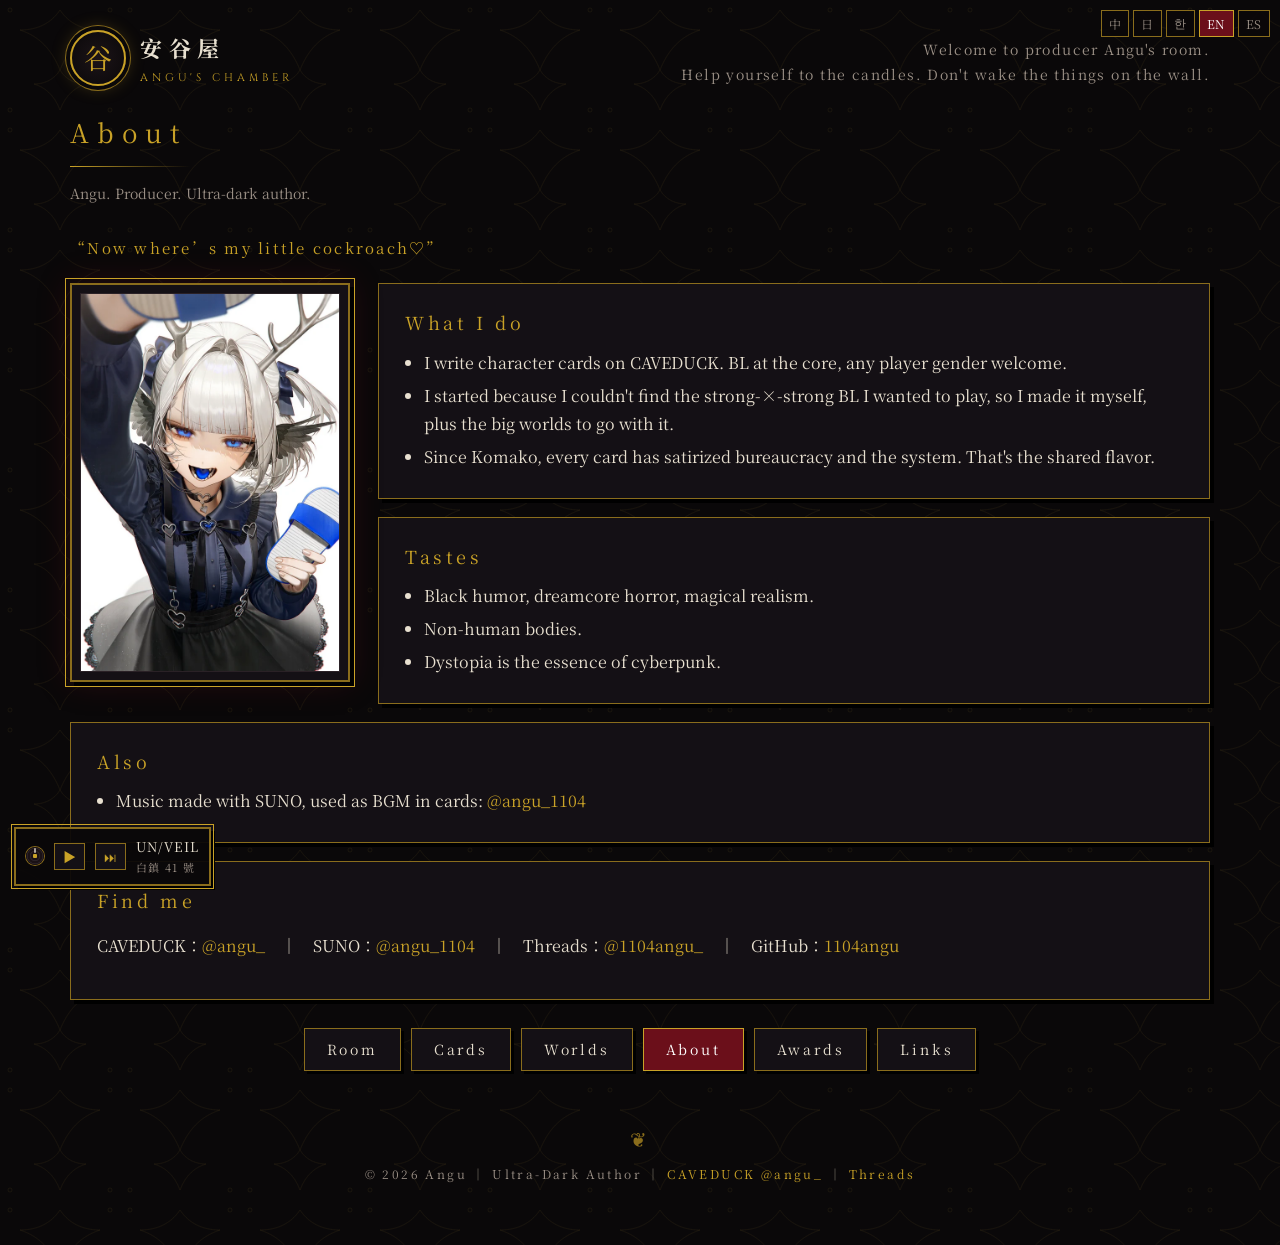
==== about.html @ e9f750f9 "Add files via upload" ====
<!DOCTYPE html>
<html lang="zh-Hant">
<head>
<meta charset="utf-8">
<meta name="viewport" content="width=device-width,initial-scale=1">
<title>關於我｜安谷屋</title>
<link rel="preconnect" href="https://fonts.googleapis.com">
<link href="https://fonts.googleapis.com/css2?family=Cinzel:wght@400;600&family=Noto+Serif+TC:wght@400;600&display=swap" rel="stylesheet">
<link rel="stylesheet" href="style.css">
<script src="i18n.js"></script>
<script src="bgm.js" defer></script>
</head>
<body>
<div class="wrap">
<header>
  <div class="brand">
    <div class="seal">谷</div>
    <div><h1>安谷屋</h1><small>ANGU'S CHAMBER</small></div>
  </div>
  <div class="motto" data-i18n="site.motto"></div>
</header>
<div class="page">
<h2 data-i18n="about.title"></h2>
<p class="lead" data-i18n="about.lead"></p>
<p class="hero-quote" data-i18n="about.quote"></p>
<div class="hero">
  <figure class="portrait"><img src="img/angu.webp" alt="安谷"></figure>
  <div class="hero-text">
    <div class="box"><h3 data-i18n="about.h1"></h3><ul><li data-i18n="about.1a"></li><li data-i18n="about.1b"></li><li data-i18n="about.1c"></li></ul></div>
    <div class="box"><h3 data-i18n="about.h2"></h3><ul><li data-i18n="about.2a"></li><li data-i18n="about.2b"></li><li data-i18n="about.2c"></li></ul></div>
  </div>
</div>
<div class="below">
    <div class="box"><h3 data-i18n="about.h3"></h3><ul><li><span data-i18n="about.3a"></span> <a href="https://suno.com/@angu_1104" target="_blank">@angu_1104</a></li></ul></div>
    <div class="box"><h3 data-i18n="about.h4"></h3>
      <p>CAVEDUCK：<a href="https://caveduck.io/zh-hant/user/angu_" target="_blank">@angu_</a>　｜　SUNO：<a href="https://suno.com/@angu_1104" target="_blank">@angu_1104</a>　｜　Threads：<a href="https://www.threads.com/@1104angu_" target="_blank">@1104angu_</a>　｜　GitHub：<a href="https://github.com/1104angu" target="_blank">1104angu</a></p>
    </div>
</div>
</div>
<nav class="main"><a href="index.html" data-i18n="nav.room"></a><a href="https://caveduck.io/zh-hant/user/angu_" target="_blank" data-i18n="nav.cards">角色卡</a><a href="worlds.html" data-i18n="nav.worlds"></a><a href="about.html" class=on data-i18n="nav.about"></a><a href="awards.html" data-i18n="nav.awards"></a><a href="links.html" data-i18n="nav.links"></a></nav>
<footer><span data-i18n="footer"></span><a href="https://caveduck.io/zh-hant/user/angu_" target="_blank">CAVEDUCK @angu_</a> ｜ <a href="https://www.threads.com/@1104angu_" target="_blank" data-i18n="footer.threads"></a></footer>
</div>
</body>
</html>
---- style.css ----
/* ========= 安谷屋 哥德風樣式 ========= */
:root{
  --bg:#0a0809;
  --bg2:#141015;
  --ink:#e8e0d0;
  --muted:#9a8f85;
  --gold:#c9a227;
  --gold2:#8a6d1c;
  --wine:#6b0f1a;
  --line:rgba(201,162,39,.35);
}
*{box-sizing:border-box}
html,body{margin:0;padding:0}
body{
  background:var(--bg) url("img/bg-damask.svg") repeat;
  color:var(--ink);
  font-family:"Noto Serif TC","Songti TC","PMingLiU",serif;
  line-height:1.8;
  min-height:100vh;
}
a{color:var(--gold);text-decoration:none}
a:hover{color:#f0d27a}

/* 版心 */
.wrap{max-width:1180px;margin:0 auto;padding:28px 20px 60px}

/* 頁首 */
header{display:flex;align-items:flex-end;justify-content:space-between;gap:20px;margin-bottom:22px}
.brand{display:flex;align-items:center;gap:14px}
.brand .seal{
  width:56px;height:56px;border:2px solid var(--gold);border-radius:50%;
  display:grid;place-items:center;font-size:28px;color:var(--gold);
  background:radial-gradient(circle,#1c1418,#0a0809);
  box-shadow:0 0 0 4px var(--bg),0 0 0 5px var(--gold2),0 0 18px rgba(201,162,39,.35);
}
.brand h1{margin:0;font-size:22px;letter-spacing:.3em;color:var(--ink)}
.brand small{display:block;letter-spacing:.35em;font-family:"Cinzel",serif;font-size:11px;color:var(--gold)}
.motto{color:var(--muted);font-size:14px;letter-spacing:.1em;text-align:right}

/* 房間圖 */
.room{
  position:relative;border:2px solid var(--gold2);outline:1px solid var(--line);outline-offset:6px;
  background:#000;box-shadow:0 0 40px rgba(0,0,0,.8),0 0 60px rgba(107,15,26,.25);
}
.room img{display:block;width:100%;height:auto}
.hot{
  position:absolute;transform:translate(-50%,-50%);
  background:rgba(10,8,9,.88);border:1px solid var(--gold);color:var(--ink);
  padding:4px 14px;font-size:14px;letter-spacing:.15em;white-space:nowrap;
  box-shadow:0 0 10px rgba(201,162,39,.35);transition:.2s;
}
.hot:hover{background:var(--wine);color:#fff;border-color:#f0d27a;box-shadow:0 0 18px rgba(201,162,39,.7)}
.hot::before{content:"✦ ";color:var(--gold)}
.hot:hover::before{color:#f0d27a}

/* 底部導覽 */
nav.main{display:flex;justify-content:center;flex-wrap:wrap;gap:10px;margin-top:28px}
nav.main a{
  border:1px solid var(--gold2);padding:8px 22px;letter-spacing:.2em;font-size:14px;color:var(--ink);
  background:var(--bg2);box-shadow:3px 3px 0 #000;
}
nav.main a:hover,nav.main a.on{background:var(--wine);border-color:var(--gold);color:#fff}

/* 內頁 */
.page h2{
  font-size:26px;letter-spacing:.3em;margin:8px 0 6px;color:var(--gold);
  font-weight:400;
}
.page h2::after{content:"";display:block;width:120px;height:1px;margin-top:10px;
  background:linear-gradient(90deg,var(--gold),transparent)}
.page .lead{color:var(--muted);margin-bottom:28px;font-size:14px}

/* 卡片格 */
.grid{display:grid;grid-template-columns:repeat(auto-fill,minmax(240px,1fr));gap:22px}
.card{
  background:var(--bg2);border:1px solid var(--gold2);padding:12px;
  box-shadow:4px 4px 0 #000;transition:.2s;display:flex;flex-direction:column;gap:8px
}
.card:hover{border-color:var(--gold);transform:translateY(-3px);box-shadow:4px 7px 0 #000,0 0 20px rgba(201,162,39,.25)}
.card img{width:100%;aspect-ratio:3/4;object-fit:cover;display:block;border:1px solid #2a2126;filter:saturate(.9)}
.card h3{margin:4px 0 0;font-size:17px;letter-spacing:.1em;font-weight:400;color:var(--ink)}
.card p{margin:0;font-size:13px;color:var(--muted)}
.tags{display:flex;flex-wrap:wrap;gap:6px}
.tags span{font-size:11px;border:1px solid var(--line);padding:1px 8px;color:var(--gold);letter-spacing:.05em}
.card .go{margin-top:auto;font-size:13px;letter-spacing:.15em}
.card .go::before{content:"▸ "}

/* 文字區塊 */
.box{background:var(--bg2);border:1px solid var(--gold2);padding:22px 26px;box-shadow:4px 4px 0 #000;margin-bottom:22px}
.box h3{margin:0 0 10px;font-size:18px;letter-spacing:.2em;color:var(--gold);font-weight:400}
.box ul{margin:0;padding-left:1.2em}
.box li{margin:4px 0}
.divider{text-align:center;color:var(--gold2);letter-spacing:.5em;margin:30px 0}

footer{text-align:center;color:var(--muted);font-size:12px;letter-spacing:.2em;margin-top:50px}
footer::before{content:"❦";display:block;color:var(--gold2);font-size:20px;margin-bottom:6px}

@media (max-width:640px){
  header{flex-direction:column;align-items:flex-start}
  .motto{text-align:left}
  .hot{font-size:12px;padding:3px 10px}
}

/* 語言切換 */
.langbar{position:fixed;top:10px;right:10px;z-index:40;display:flex;gap:4px}
.langbar button{background:rgba(10,8,9,.9);border:1px solid var(--gold2);color:var(--muted);font-family:inherit;font-size:12px;padding:3px 7px;cursor:pointer;letter-spacing:.05em}
.langbar button.on{color:#fff;background:var(--wine);border-color:var(--gold)}
.langbar button:hover{color:var(--gold)}
@media (max-width:640px){.langbar{top:6px;right:6px}.langbar button{font-size:11px;padding:2px 5px}}

/* 關於我首圖：左欄肖像（捲動時跟著），右欄全部文字，左邊緣對齊 */
.hero{display:grid;grid-template-columns:280px 1fr;gap:28px;align-items:start}
.portrait{margin:0;position:sticky;top:24px;padding:8px;box-sizing:border-box;background:#141015;border:2px solid var(--gold2);outline:1px solid var(--gold);outline-offset:4px;box-shadow:4px 4px 0 #000,0 0 30px rgba(107,15,26,.3)}
.portrait img{display:block;width:100%;height:auto;border:1px solid #2a2126}
.hero-text{min-width:0}
.hero-text .lead{font-size:16px;margin:0 0 10px}
.hero-quote{color:var(--gold);letter-spacing:.15em;font-size:15px;margin:0 0 22px}
.hero-text .box{margin-bottom:18px}
.hero-text .box:last-child{margin-bottom:0}
.below{margin-top:18px}
.below .box{margin-bottom:18px}
@media (max-width:720px){.hero{grid-template-columns:1fr}.portrait{position:static;width:min(260px,80%);margin:0 auto 6px}.hero-text{text-align:left}}
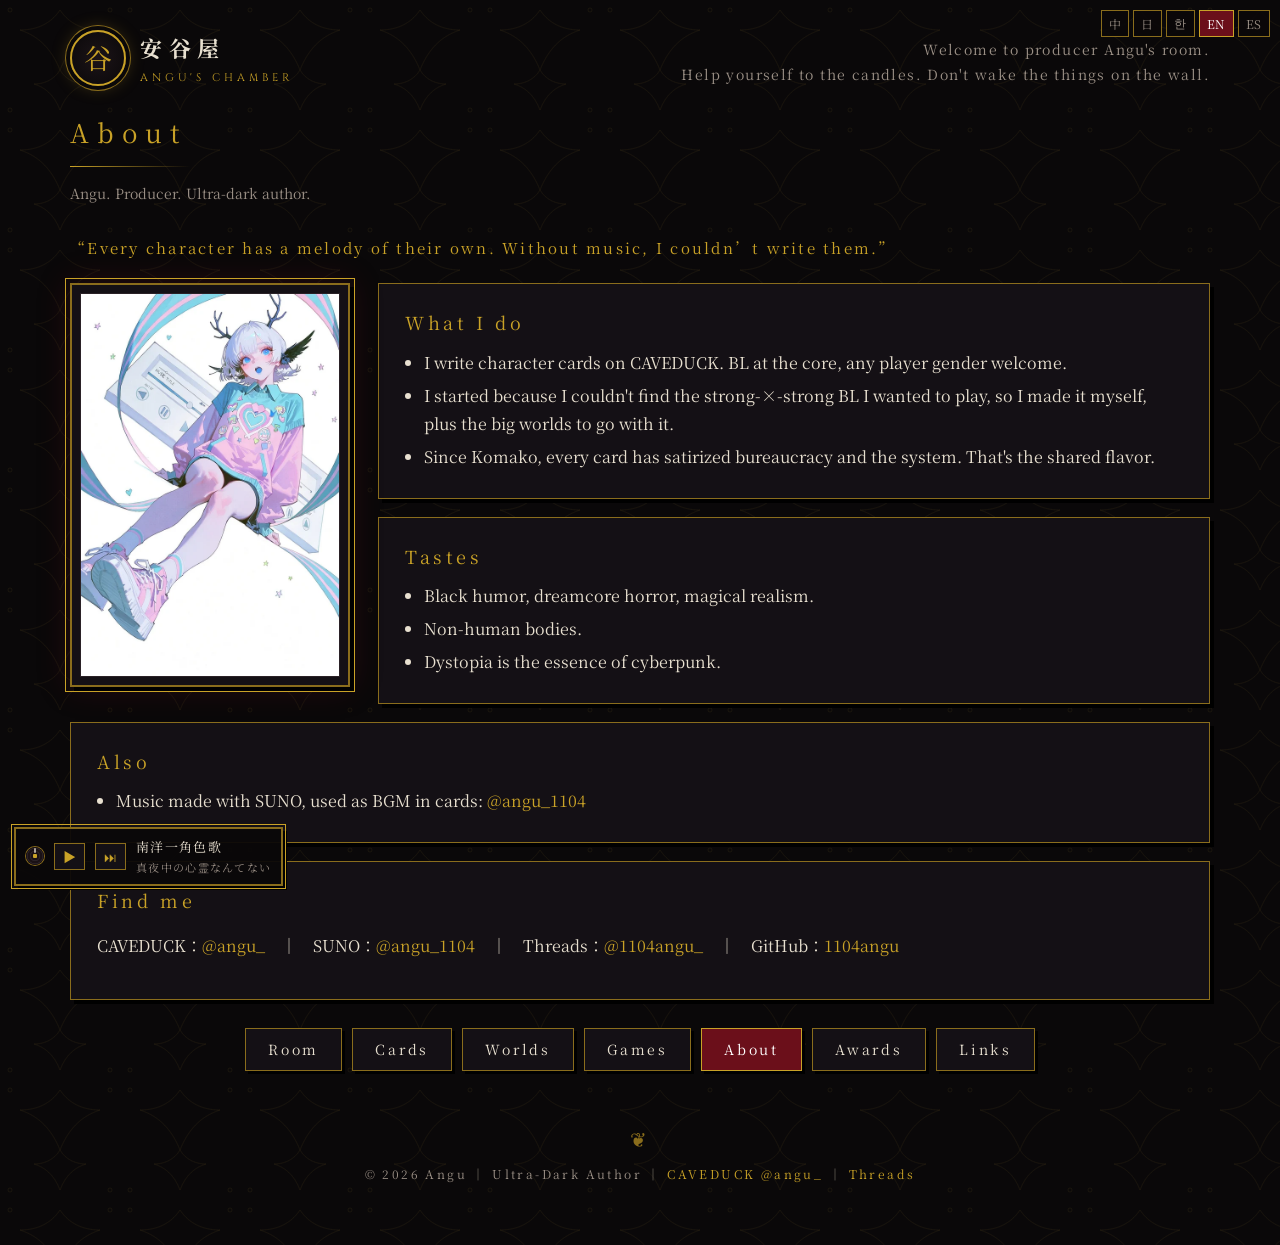
==== commit cd28f5b1: "Add files via upload" ====
--- a/about.html
+++ b/about.html
@@ -37,7 +37,7 @@
     </div>
 </div>
 </div>
-<nav class="main"><a href="index.html" data-i18n="nav.room"></a><a href="https://caveduck.io/zh-hant/user/angu_" target="_blank" data-i18n="nav.cards">角色卡</a><a href="worlds.html" data-i18n="nav.worlds"></a><a href="about.html" class=on data-i18n="nav.about"></a><a href="awards.html" data-i18n="nav.awards"></a><a href="links.html" data-i18n="nav.links"></a></nav>
+<nav class="main"><a href="index.html" data-i18n="nav.room"></a><a href="https://caveduck.io/zh-hant/user/angu_" target="_blank" data-i18n="nav.cards">角色卡</a><a href="worlds.html" data-i18n="nav.worlds"></a><a href="games.html" data-i18n="nav.games"></a><a href="about.html" class=on data-i18n="nav.about"></a><a href="awards.html" data-i18n="nav.awards"></a><a href="links.html" data-i18n="nav.links"></a></nav>
 <footer><span data-i18n="footer"></span><a href="https://caveduck.io/zh-hant/user/angu_" target="_blank">CAVEDUCK @angu_</a> ｜ <a href="https://www.threads.com/@1104angu_" target="_blank" data-i18n="footer.threads"></a></footer>
 </div>
 </body>
--- a/style.css
+++ b/style.css
@@ -120,3 +120,9 @@
 .below{margin-top:18px}
 .below .box{margin-bottom:18px}
 @media (max-width:720px){.hero{grid-template-columns:1fr}.portrait{position:static;width:min(260px,80%);margin:0 auto 6px}.hero-text{text-align:left}}
+
+/* 小遊戲 */
+.game-state{margin:10px 0 0;letter-spacing:.15em}
+.game-state.locked{color:var(--muted)}
+.btn{display:inline-block;padding:8px 20px;background:var(--wine);color:#fff;border:2px solid var(--gold);text-decoration:none;letter-spacing:.2em}
+.btn:hover{background:#8a1424;color:#fff}
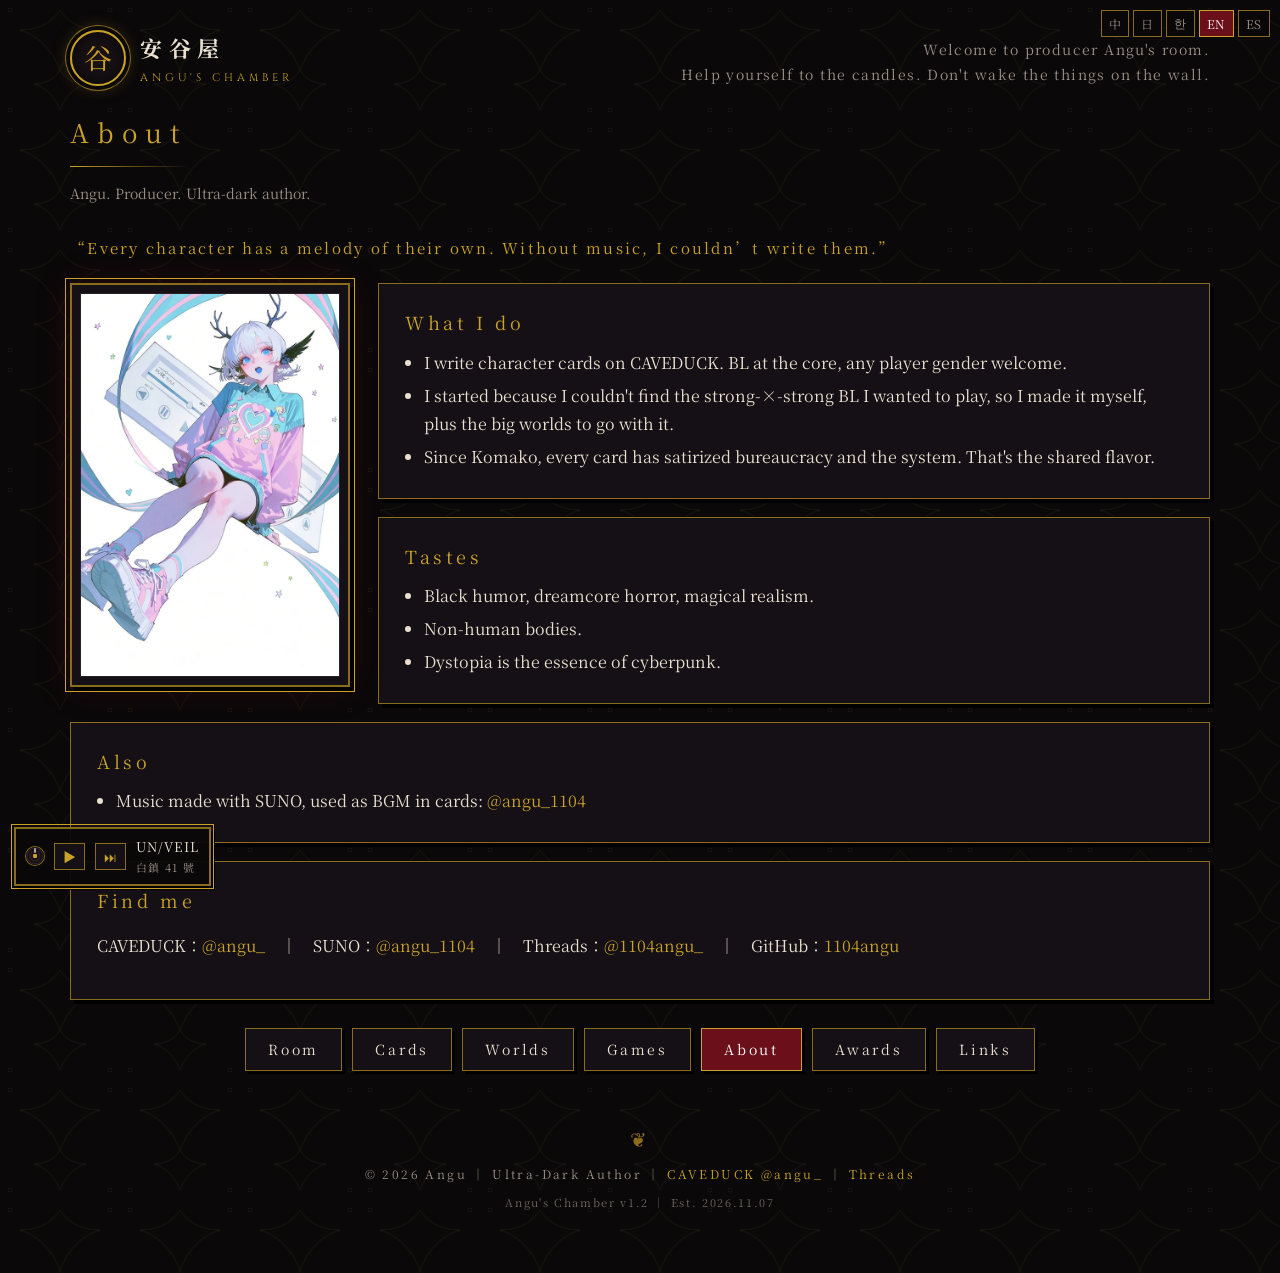
==== commit d07a420d: "Add files via upload" ====
--- a/about.html
+++ b/about.html
@@ -3,6 +3,10 @@
 <head>
 <meta charset="utf-8">
 <meta name="viewport" content="width=device-width,initial-scale=1">
+<meta name="author" content="安谷 @angu_">
+<meta name="copyright" content="© 2026 安谷 @angu_. 安谷屋 since 2026-11-07. All rights reserved.">
+<!-- 安谷屋 Angu's Chamber｜原創：安谷 @angu_（CAVEDUCK）｜2026-11-07 建站｜未經同意請勿轉載或仿製 -->
+
 <title>關於我｜安谷屋</title>
 <link rel="preconnect" href="https://fonts.googleapis.com">
 <link href="https://fonts.googleapis.com/css2?family=Cinzel:wght@400;600&family=Noto+Serif+TC:wght@400;600&display=swap" rel="stylesheet">
@@ -38,7 +42,7 @@
 </div>
 </div>
 <nav class="main"><a href="index.html" data-i18n="nav.room"></a><a href="https://caveduck.io/zh-hant/user/angu_" target="_blank" data-i18n="nav.cards">角色卡</a><a href="worlds.html" data-i18n="nav.worlds"></a><a href="games.html" data-i18n="nav.games"></a><a href="about.html" class=on data-i18n="nav.about"></a><a href="awards.html" data-i18n="nav.awards"></a><a href="links.html" data-i18n="nav.links"></a></nav>
-<footer><span data-i18n="footer"></span><a href="https://caveduck.io/zh-hant/user/angu_" target="_blank">CAVEDUCK @angu_</a> ｜ <a href="https://www.threads.com/@1104angu_" target="_blank" data-i18n="footer.threads"></a></footer>
+<footer><span data-i18n="footer"></span><a href="https://caveduck.io/zh-hant/user/angu_" target="_blank">CAVEDUCK @angu_</a> ｜ <a href="https://www.threads.com/@1104angu_" target="_blank" data-i18n="footer.threads"></a><div class="ver"></div></footer>
 </div>
 </body>
 </html>
--- a/style.css
+++ b/style.css
@@ -126,3 +126,11 @@
 .game-state.locked{color:var(--muted)}
 .btn{display:inline-block;padding:8px 20px;background:var(--wine);color:#fff;border:2px solid var(--gold);text-decoration:none;letter-spacing:.2em}
 .btn:hover{background:#8a1424;color:#fff}
+
+footer .ver{margin-top:8px;font-size:11px;letter-spacing:.15em;opacity:.7}
+
+.pals{display:flex;flex-wrap:wrap;gap:16px;margin-top:12px}
+.pal{display:flex;flex-direction:column;align-items:center;gap:6px;width:96px;padding:10px 6px;border:1px solid #3a2a33;background:#1a1218;text-decoration:none;transition:border-color .2s,transform .2s}
+.pal:hover{border-color:var(--gold);transform:translateY(-3px)}
+.pal img{height:72px;width:auto;image-rendering:pixelated}
+.pal span{font-size:13px;letter-spacing:.08em;color:var(--ink);text-align:center}
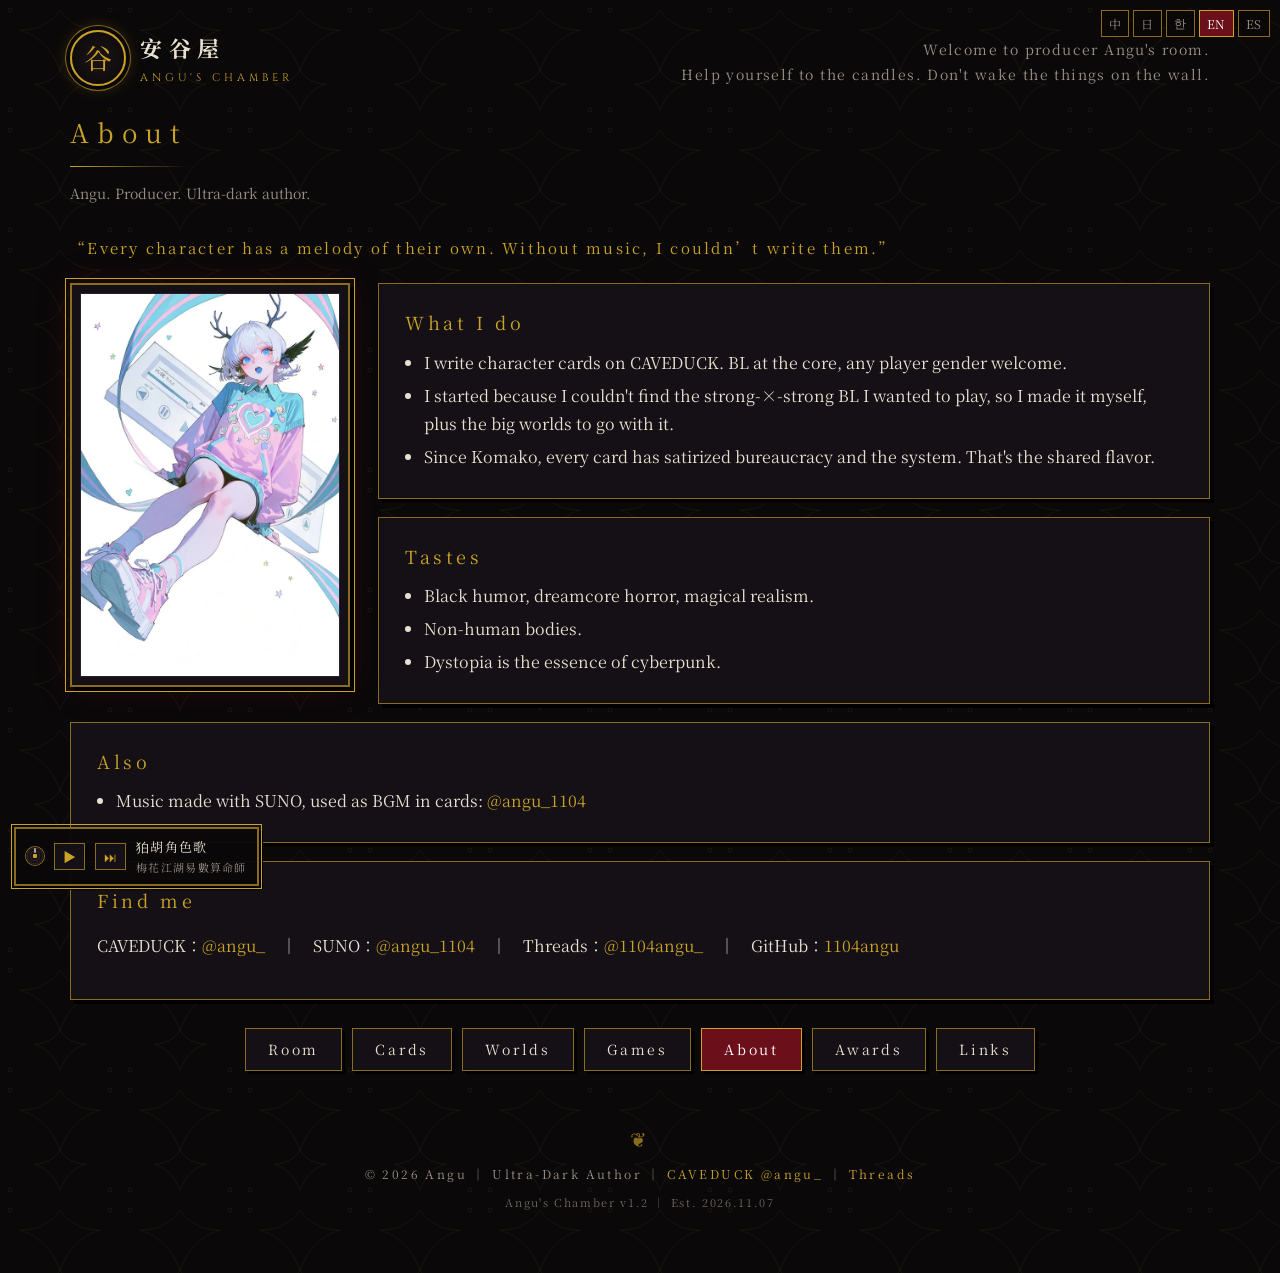
==== commit 89fd850e: "Add files via upload" ====
--- a/about.html
+++ b/about.html
@@ -10,9 +10,9 @@
 <title>關於我｜安谷屋</title>
 <link rel="preconnect" href="https://fonts.googleapis.com">
 <link href="https://fonts.googleapis.com/css2?family=Cinzel:wght@400;600&family=Noto+Serif+TC:wght@400;600&display=swap" rel="stylesheet">
-<link rel="stylesheet" href="style.css">
-<script src="i18n.js"></script>
-<script src="bgm.js" defer></script>
+<link rel="stylesheet" href="style.css?v=20261110">
+<script src="i18n.js?v=20261110"></script>
+<script src="bgm.js?v=20261110" defer></script>
 </head>
 <body>
 <div class="wrap">
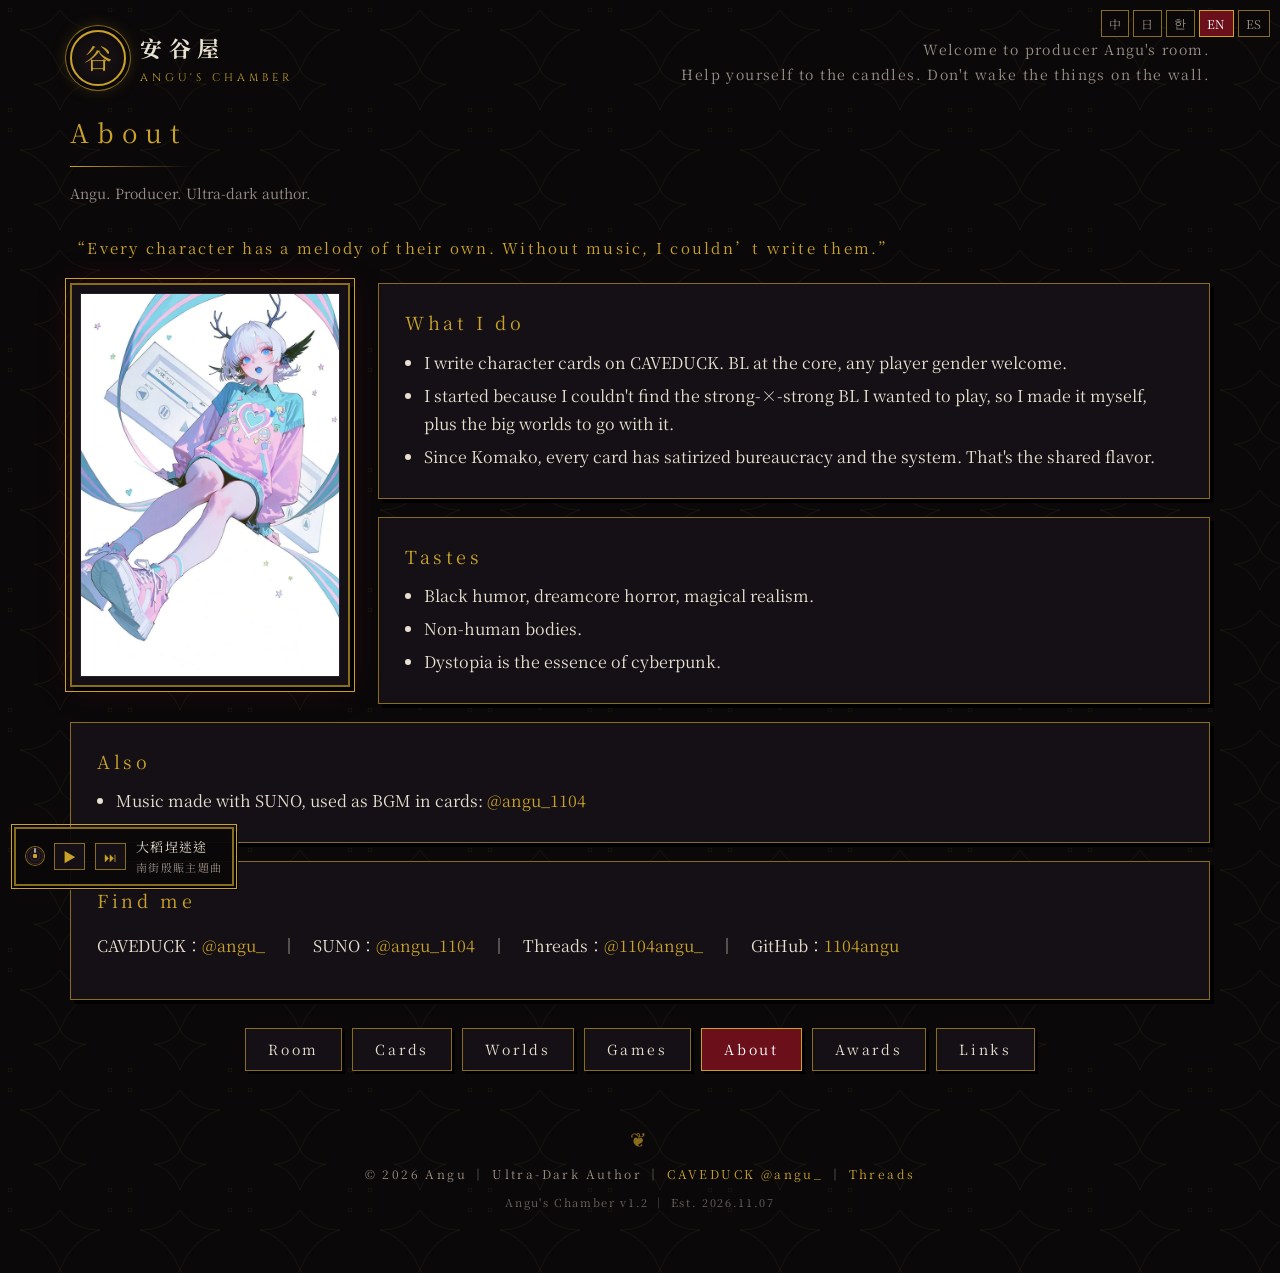
==== commit 2ec8e922: "Add files via upload" ====
--- a/about.html
+++ b/about.html
@@ -10,9 +10,9 @@
 <title>關於我｜安谷屋</title>
 <link rel="preconnect" href="https://fonts.googleapis.com">
 <link href="https://fonts.googleapis.com/css2?family=Cinzel:wght@400;600&family=Noto+Serif+TC:wght@400;600&display=swap" rel="stylesheet">
-<link rel="stylesheet" href="style.css?v=20261110">
-<script src="i18n.js?v=20261110"></script>
-<script src="bgm.js?v=20261110" defer></script>
+<link rel="stylesheet" href="style.css?v=20261110b">
+<script src="i18n.js?v=20261110b"></script>
+<script src="bgm.js?v=20261110b" defer></script>
 </head>
 <body>
 <div class="wrap">
--- a/style.css
+++ b/style.css
@@ -134,3 +134,4 @@
 .pal:hover{border-color:var(--gold);transform:translateY(-3px)}
 .pal img{height:72px;width:auto;image-rendering:pixelated}
 .pal span{font-size:13px;letter-spacing:.08em;color:var(--ink);text-align:center}
+.pal.nolink:hover{border-color:#3a2a33;transform:none}
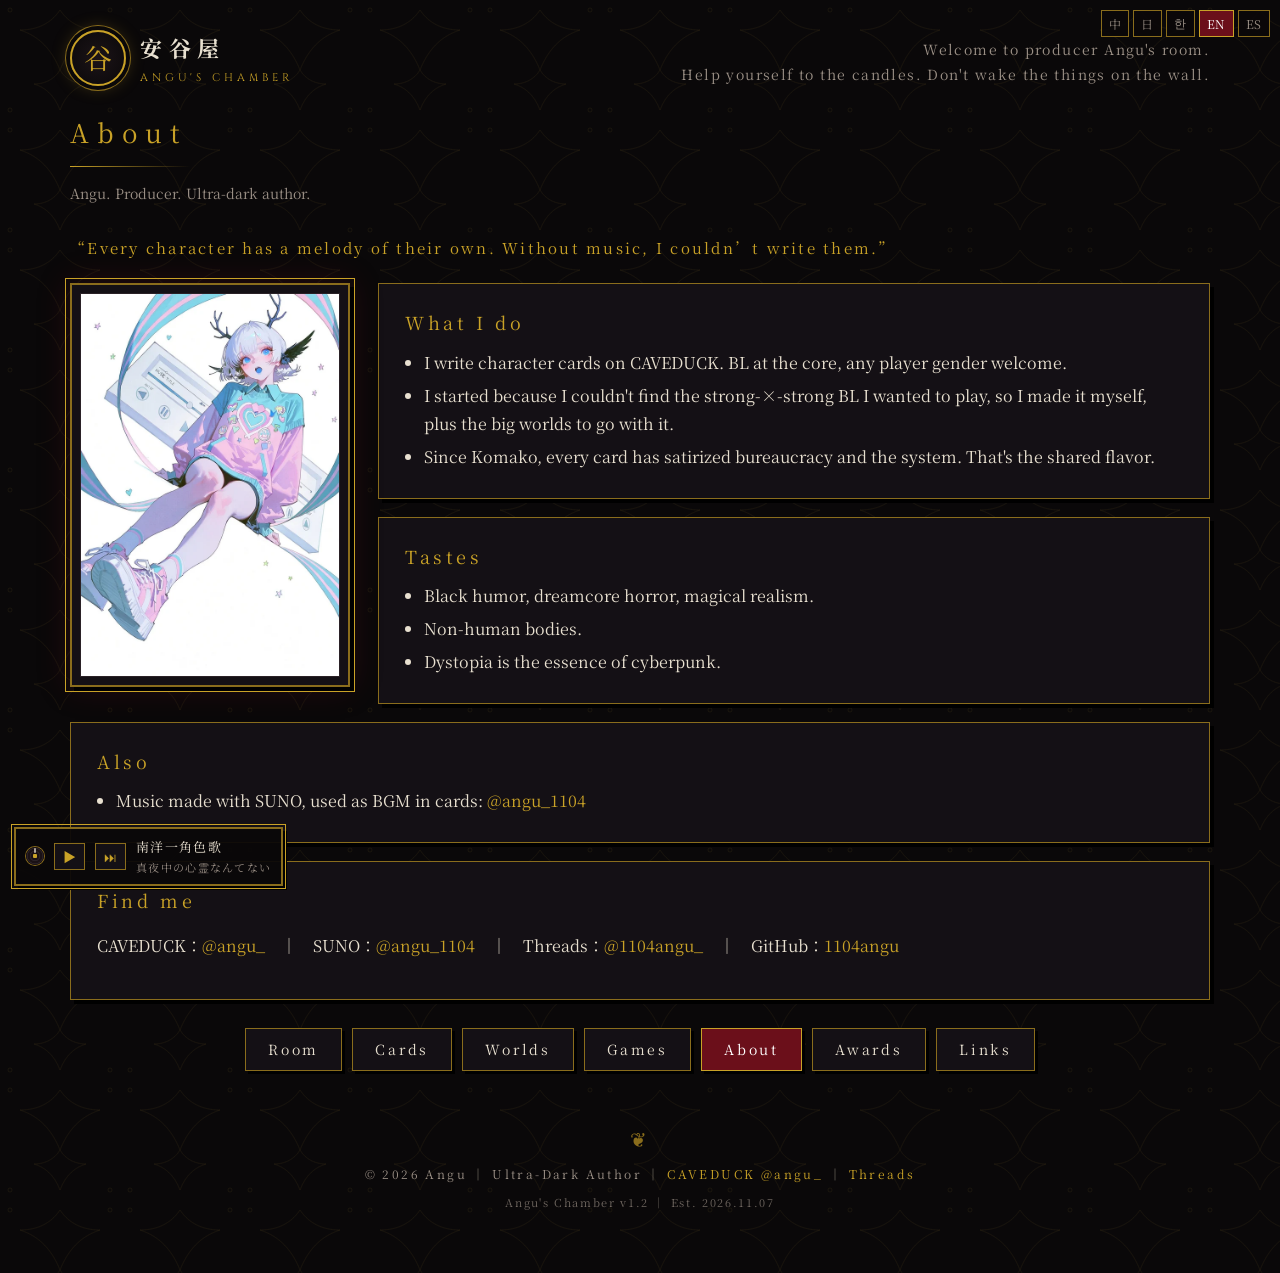
==== commit 3ea75f3d: "Add files via upload" ====
--- a/about.html
+++ b/about.html
@@ -10,9 +10,9 @@
 <title>關於我｜安谷屋</title>
 <link rel="preconnect" href="https://fonts.googleapis.com">
 <link href="https://fonts.googleapis.com/css2?family=Cinzel:wght@400;600&family=Noto+Serif+TC:wght@400;600&display=swap" rel="stylesheet">
-<link rel="stylesheet" href="style.css?v=20261110b">
-<script src="i18n.js?v=20261110b"></script>
-<script src="bgm.js?v=20261110b" defer></script>
+<link rel="stylesheet" href="style.css?v=20261110c">
+<script src="i18n.js?v=20261110c"></script>
+<script src="bgm.js?v=20261110c" defer></script>
 </head>
 <body>
 <div class="wrap">
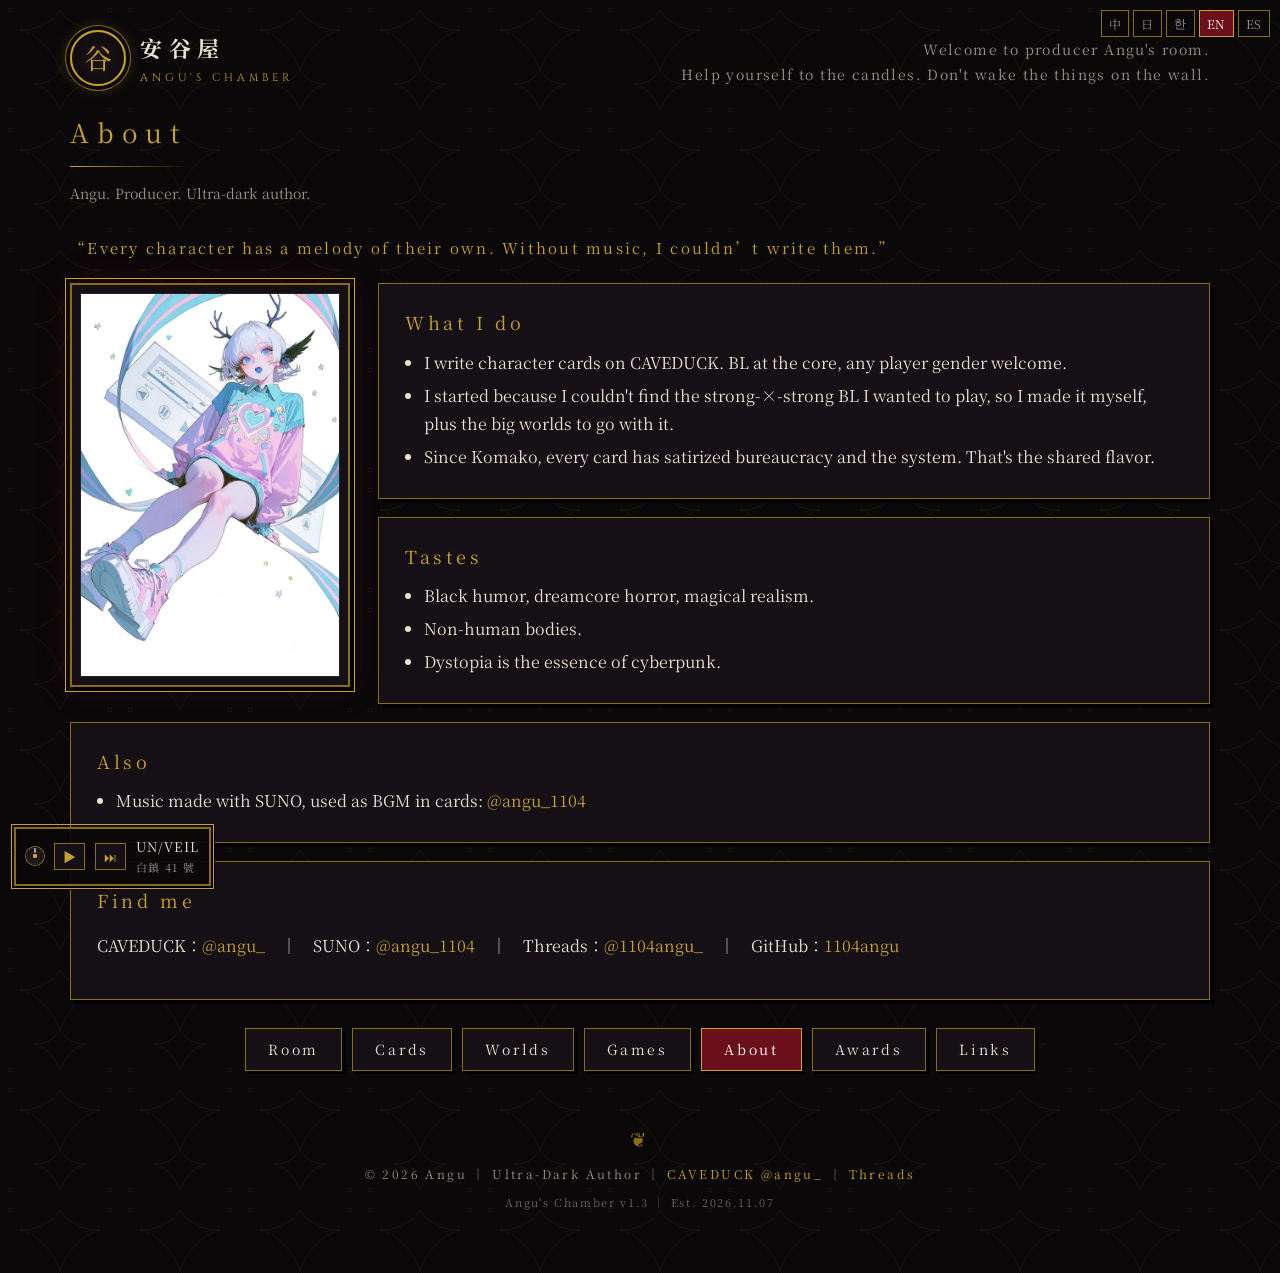
==== commit 8bf131ef: "Add files via upload" ====
--- a/about.html
+++ b/about.html
@@ -10,9 +10,9 @@
 <title>關於我｜安谷屋</title>
 <link rel="preconnect" href="https://fonts.googleapis.com">
 <link href="https://fonts.googleapis.com/css2?family=Cinzel:wght@400;600&family=Noto+Serif+TC:wght@400;600&display=swap" rel="stylesheet">
-<link rel="stylesheet" href="style.css?v=20261110c">
-<script src="i18n.js?v=20261110c"></script>
-<script src="bgm.js?v=20261110c" defer></script>
+<link rel="stylesheet" href="style.css?v=20261113">
+<script src="i18n.js?v=20261113"></script>
+<script src="bgm.js?v=20261113" defer></script>
 </head>
 <body>
 <div class="wrap">
